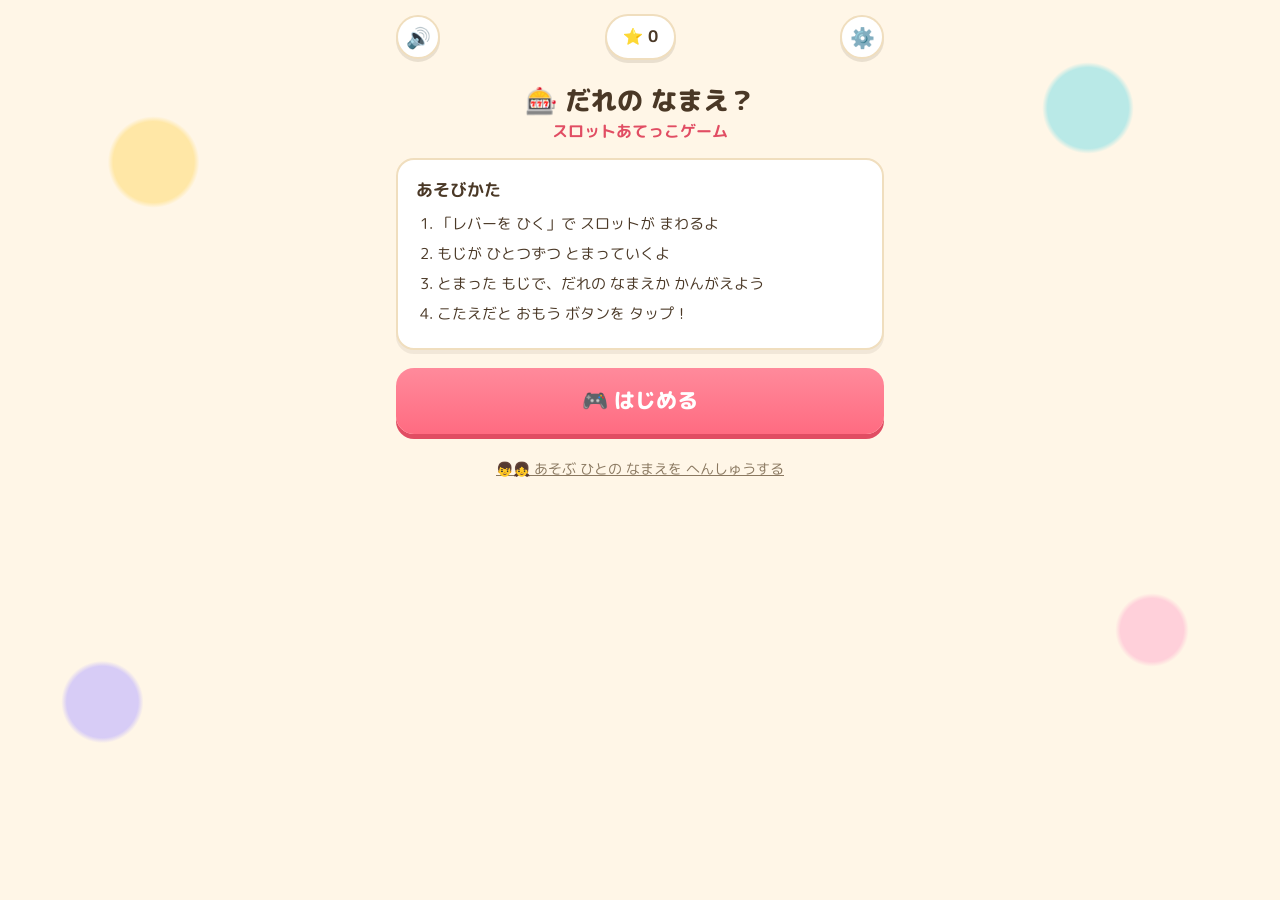
==== name-slot-game/index.html @ 8f278fba "Add name-slot-game: slot-machine word guessing game for kids Reels spin and stop letter by letter li" ====
<!DOCTYPE html>
<html lang="ja">
<head>
<meta charset="utf-8">
<meta name="viewport" content="width=device-width, initial-scale=1, viewport-fit=cover">
<title>だれのなまえ？スロットあてっこゲーム</title>
<meta name="description" content="ことばあそび用の、スロットマシンみたいに文字が回って止まる、なまえあてゲームです。">
<link rel="preconnect" href="https://fonts.googleapis.com">
<link rel="stylesheet" href="https://fonts.googleapis.com/css2?family=M+PLUS+Rounded+1c:wght@400;500;700;800&display=swap">
<style>
:root{
  box-sizing:border-box;
  padding-top:env(safe-area-inset-top,0px);
  padding-bottom:env(safe-area-inset-bottom,0px);
  --bg:#FFF6E7;
  --panel:#FFFFFF;
  --ink:#4A3826;
  --muted:#8A7860;
  --line:#F0DEBE;
  --focus:#2F7DDB;
  --pink:#FF6B81;
  --pink-dark:#E14D63;
  --teal:#3EC6C0;
  --teal-dark:#1FA39D;
  --yellow:#FFC93C;
  --yellow-dark:#E5A800;
  --purple:#9B7EDE;
  --purple-dark:#7C5BC4;
  --blue:#4FADE8;
  --green:#3EC77A;
  --green-dark:#249B57;
  --red:#F0576B;
}
*{box-sizing:border-box}
[hidden]{display:none !important}
html{scroll-padding-top:env(safe-area-inset-top,0px)}
body{
  margin:0;
  min-height:100vh;
  background:
    radial-gradient(circle at 12% 18%, #FFE7A6 0 3%, transparent 3.4%),
    radial-gradient(circle at 85% 12%, #B9E9E7 0 3%, transparent 3.4%),
    radial-gradient(circle at 90% 70%, #FFD0DA 0 2.4%, transparent 2.8%),
    radial-gradient(circle at 8% 78%, #D7CCF6 0 2.6%, transparent 3%),
    var(--bg);
  color:var(--ink);
  font-family:"M PLUS Rounded 1c","Hiragino Maru Gothic ProN","Yu Gothic",sans-serif;
  line-height:1.6;
}
button{font:inherit;color:inherit;border:none;background:none;cursor:pointer;-webkit-tap-highlight-color:transparent}
button:focus-visible,textarea:focus-visible{outline:3px solid var(--focus);outline-offset:2px}
.wrap{max-width:520px;margin:0 auto;padding:14px 16px 40px;position:relative}

.topbar{display:flex;align-items:center;justify-content:space-between;gap:8px;margin-bottom:6px}
.icon-btn{width:44px;height:44px;border-radius:50%;background:var(--panel);border:2px solid var(--line);font-size:20px;display:flex;align-items:center;justify-content:center;box-shadow:0 3px 0 rgba(74,56,38,.12)}
.icon-btn:active{transform:translateY(2px);box-shadow:none}
.star-badge{background:var(--panel);border:2px solid var(--line);border-radius:999px;padding:8px 16px;font-weight:700;font-size:16px;box-shadow:0 3px 0 rgba(74,56,38,.12)}

.screen{padding-top:6px}
.logo{font-weight:800;font-size:26px;text-align:center;margin:10px 0 16px;line-height:1.4}
.logo .sub{display:block;font-size:16px;font-weight:700;color:var(--pink-dark);margin-top:2px}

.panel{background:var(--panel);border:2px solid var(--line);border-radius:18px;padding:16px 18px;box-shadow:0 4px 0 rgba(74,56,38,.08)}
.howto h2{margin:0 0 8px;font-size:17px}
.howto ol{margin:0;padding-left:1.3em}
.howto li{margin:6px 0;font-size:15px}

.cta{
  display:flex;align-items:center;justify-content:center;gap:8px;
  width:100%;min-height:60px;margin-top:18px;
  background:linear-gradient(180deg,#FF8A9B,var(--pink));
  color:#fff;font-weight:800;font-size:19px;border-radius:18px;
  box-shadow:0 5px 0 var(--pink-dark);
}
.cta:active{transform:translateY(4px);box-shadow:0 1px 0 var(--pink-dark)}
.cta.big{font-size:21px;min-height:66px}
.cta[disabled]{opacity:.5;pointer-events:none}

.ghost-btn{
  width:100%;min-height:48px;margin-top:10px;background:var(--panel);
  border:2px solid var(--line);border-radius:14px;font-weight:700;font-size:15px;color:var(--muted);
}
.link-btn{display:block;width:100%;text-align:center;margin-top:16px;color:var(--muted);font-size:14px;text-decoration:underline;padding:8px}

.hud{display:flex;justify-content:space-between;align-items:center;margin:4px 0 14px;font-weight:700}
.hud .round{background:var(--purple);color:#fff;border-radius:999px;padding:6px 14px;font-size:14px}
.hud .score{color:var(--yellow-dark);font-size:16px}

.machine{
  background:linear-gradient(180deg,#5B4636,#3E2F24);
  border-radius:22px;padding:20px 14px 26px;position:relative;
  box-shadow:0 8px 0 rgba(0,0,0,.18), inset 0 -4px 0 rgba(0,0,0,.25);
}
.machine-lights{display:flex;justify-content:space-around;margin-bottom:14px;padding:0 4px}
.machine-lights span{width:9px;height:9px;border-radius:50%;background:var(--yellow);box-shadow:0 0 6px 2px rgba(255,201,60,.7);animation:blink 1s infinite}
.machine-lights span:nth-child(2n){animation-delay:.3s;background:var(--pink)}
.machine-lights span:nth-child(3n){animation-delay:.6s;background:var(--teal)}
@keyframes blink{0%,100%{opacity:.3}50%{opacity:1}}

.reels{display:flex;justify-content:center;gap:8px;flex-wrap:wrap;padding:10px 6px;background:#2A2019;border-radius:16px;box-shadow:inset 0 3px 8px rgba(0,0,0,.5)}
.reel{
  width:clamp(46px,15vw,68px);height:clamp(56px,18vw,80px);
  background:#fff;border-radius:12px;display:flex;align-items:center;justify-content:center;
  font-size:clamp(26px,8vw,38px);font-weight:800;position:relative;overflow:hidden;
  border-bottom:5px solid var(--line);
}
.reel:nth-child(4n+1){border-bottom-color:var(--pink)}
.reel:nth-child(4n+2){border-bottom-color:var(--teal)}
.reel:nth-child(4n+3){border-bottom-color:var(--yellow)}
.reel:nth-child(4n+4){border-bottom-color:var(--purple)}
.reel .letter{display:block;transition:filter .1s}
.reel.spinning .letter{filter:blur(3px);opacity:.75}
.reel.spinning{animation:jiggle .09s linear infinite}
@keyframes jiggle{0%{transform:translateY(0)}50%{transform:translateY(2px)}100%{transform:translateY(0)}}
.reel.landed{animation:pop .38s ease}
@keyframes pop{0%{transform:scale(1.35) rotate(-6deg)}55%{transform:scale(.9) rotate(3deg)}100%{transform:scale(1) rotate(0)}}

.lever-wrap{display:flex;justify-content:center;margin-top:18px}
.lever-btn{
  display:flex;flex-direction:column;align-items:center;gap:6px;
  background:linear-gradient(180deg,#FFD873,var(--yellow));
  color:#5C3A00;font-weight:800;font-size:18px;padding:14px 30px;border-radius:20px;
  box-shadow:0 5px 0 var(--yellow-dark);min-height:64px;min-width:220px;justify-content:center;
}
.lever-btn:active{transform:translateY(4px);box-shadow:0 1px 0 var(--yellow-dark)}
.lever-btn[disabled]{opacity:.45;pointer-events:none}

.prompt{text-align:center;font-weight:700;font-size:18px;margin:18px 0 10px;color:var(--purple-dark)}
.choices{display:grid;grid-template-columns:1fr 1fr;gap:10px}
.choice-btn{
  min-height:56px;background:var(--panel);border:3px solid var(--line);border-radius:16px;
  font-weight:800;font-size:19px;box-shadow:0 4px 0 rgba(74,56,38,.1);
}
.choice-btn:active{transform:translateY(3px);box-shadow:none}
.choice-btn.correct{background:var(--green);border-color:var(--green-dark);color:#fff}
.choice-btn.wrong{background:#FFE1E5;border-color:var(--red);color:var(--red);animation:shake .35s}
.choice-btn.faded{opacity:.35;pointer-events:none}
@keyframes shake{0%,100%{transform:translateX(0)}25%{transform:translateX(-6px)}75%{transform:translateX(6px)}}

.feedback{text-align:center;font-weight:800;font-size:19px;min-height:30px;margin-top:14px}
.feedback.ok{color:var(--green-dark)}
.feedback.ng{color:var(--pink-dark)}

.settings h2{font-size:18px;margin:6px 0 4px}
.hint{color:var(--muted);font-size:13.5px;margin:0 0 10px}
textarea#nameInput{
  width:100%;min-height:220px;padding:12px;border-radius:14px;border:2px solid var(--line);
  font-size:16px;font-family:inherit;resize:vertical;background:var(--panel);color:var(--ink);
}
.row{display:flex;gap:10px;margin-top:10px}
.row .cta{margin-top:0}
.row .ghost-btn{margin-top:0}

.confetti-layer{position:fixed;inset:0;pointer-events:none;overflow:hidden;z-index:50}
.confetti-piece{position:absolute;top:38%;left:50%;font-size:22px;animation:confetti-fall 1.1s ease-out forwards}
@keyframes confetti-fall{
  0%{transform:translate(0,0) rotate(0deg) scale(1);opacity:1}
  100%{transform:translate(var(--dx),260px) rotate(var(--rot)) scale(.7);opacity:0}
}

@media (max-width:360px){
  .logo{font-size:22px}
  .choices{grid-template-columns:1fr}
}
</style>
</head>
<body>

<div class="wrap">

  <header class="topbar">
    <button id="btnSound" class="icon-btn" aria-label="おとの オン・オフ" title="おとの オン・オフ">🔊</button>
    <div class="star-badge">⭐ <span id="starTop">0</span></div>
    <button id="btnSettings" class="icon-btn" aria-label="なまえリストの せってい" title="せってい">⚙️</button>
  </header>

  <section id="screen-title" class="screen">
    <h1 class="logo">🎰 だれの なまえ？<span class="sub">スロットあてっこゲーム</span></h1>
    <div class="panel howto">
      <h2>あそびかた</h2>
      <ol>
        <li>「レバーを ひく」で スロットが まわるよ</li>
        <li>もじが ひとつずつ とまっていくよ</li>
        <li>とまった もじで、だれの なまえか かんがえよう</li>
        <li>こたえだと おもう ボタンを タップ！</li>
      </ol>
    </div>
    <button id="btnStart" class="cta big">🎮 はじめる</button>
    <button id="btnOpenSettingsFromTitle" class="link-btn">👦👧 あそぶ ひとの なまえを へんしゅうする</button>
  </section>

  <section id="screen-game" class="screen" hidden>
    <div class="hud">
      <span class="round" id="roundLabel">1もんめ</span>
      <span class="score">⭐ <span id="starGame">0</span></span>
    </div>

    <div class="machine">
      <div class="machine-lights" aria-hidden="true"><span></span><span></span><span></span><span></span><span></span></div>
      <div id="reels" class="reels"></div>
    </div>

    <div class="lever-wrap">
      <button id="btnLever" class="lever-btn">🎰 レバーを ひく！</button>
    </div>

    <p id="prompt" class="prompt" hidden>だれの なまえかな？</p>
    <div id="choices" class="choices" hidden></div>
    <p id="feedback" class="feedback" aria-live="polite"></p>
    <button id="btnNext" class="cta" hidden>▶ つぎの もんだい</button>
    <button id="btnBackTitle" class="link-btn">🏠 タイトルへ もどる</button>
  </section>

  <section id="screen-settings" class="screen" hidden>
    <h2>なまえリストの へんしゅう</h2>
    <p class="hint">1ぎょうに ひとつずつ、ひらがな・カタカナで なまえを にゅうりょくしてね（さいてい 4にん ひつよう）。おともだちや かぞくの なまえに かえて あそべるよ。</p>
    <textarea id="nameInput" spellcheck="false"></textarea>
    <div class="row">
      <button id="btnSaveNames" class="cta">💾 ほぞんする</button>
    </div>
    <button id="btnResetNames" class="ghost-btn">はじめの リストに もどす</button>
    <button id="btnCloseSettings" class="link-btn">◀ もどる</button>
  </section>

</div>

<div id="confettiLayer" class="confetti-layer" aria-hidden="true"></div>

<script>
(function(){
  "use strict";

  var STORAGE_KEY = "nameSlotGame.names.v1";
  var MUTE_KEY = "nameSlotGame.muted.v1";
  var DEFAULT_NAMES = ["れん","ゆい","そら","みお","はると","さくら","ひなた","あおい","ゆうと","いつき","めい","こはる","りく","あかり","たいが","のあ"];
  var LETTER_POOL = "あいうえおかきくけこさしすせそたちつてとなにぬねのはひふへほまみむめもやゆよらりるれろわをんがぎぐげござじずぜぞだぢづでどばびぶべぼぱぴぷぺぽ".split("");

  var els = {};
  ["btnSound","btnSettings","screen-title","btnStart","btnOpenSettingsFromTitle",
   "screen-game","roundLabel","starGame","starTop","reels","btnLever","prompt",
   "choices","feedback","btnNext","btnBackTitle",
   "screen-settings","nameInput","btnSaveNames","btnResetNames","btnCloseSettings",
   "confettiLayer"].forEach(function(id){ els[id] = document.getElementById(id); });

  var state = {
    names: loadNames(),
    muted: loadMuted(),
    score: 0,
    round: 0,
    lastTarget: null,
    target: "",
    spinning: false,
    reelTimers: [],
    answered: false
  };

  updateSoundIcon();
  updateStars();

  function loadNames(){
    try{
      var raw = localStorage.getItem(STORAGE_KEY);
      if(raw){
        var arr = JSON.parse(raw);
        if(Array.isArray(arr) && arr.length >= 4) return arr;
      }
    }catch(e){}
    return DEFAULT_NAMES.slice();
  }
  function saveNames(arr){
    try{ localStorage.setItem(STORAGE_KEY, JSON.stringify(arr)); }catch(e){}
  }
  function loadMuted(){
    try{ return localStorage.getItem(MUTE_KEY) === "1"; }catch(e){ return false; }
  }
  function saveMuted(v){
    try{ localStorage.setItem(MUTE_KEY, v ? "1" : "0"); }catch(e){}
  }

  function showScreen(name){
    ["screen-title","screen-game","screen-settings"].forEach(function(id){
      els[id].hidden = (id !== name);
    });
  }

  // ---------- audio ----------
  var audioCtx = null;
  function ensureAudio(){
    if(state.muted) return null;
    try{
      if(!audioCtx){
        var Ctx = window.AudioContext || window.webkitAudioContext;
        audioCtx = new Ctx();
      }
      if(audioCtx.state === "suspended") audioCtx.resume();
      return audioCtx;
    }catch(e){ return null; }
  }
  function beep(freq, dur, delay, type, vol){
    var ctx = ensureAudio();
    if(!ctx) return;
    try{
      var t0 = ctx.currentTime + (delay || 0);
      var osc = ctx.createOscillator();
      var gain = ctx.createGain();
      osc.type = type || "sine";
      osc.frequency.setValueAtTime(freq, t0);
      gain.gain.setValueAtTime(0, t0);
      gain.gain.linearRampToValueAtTime(vol == null ? 0.16 : vol, t0 + 0.02);
      gain.gain.exponentialRampToValueAtTime(0.001, t0 + dur);
      osc.connect(gain).connect(ctx.destination);
      osc.start(t0);
      osc.stop(t0 + dur + 0.02);
    }catch(e){}
  }
  function sndStart(){ beep(440,.12,0,"triangle"); beep(660,.14,.09,"triangle"); }
  function sndTick(){ beep(880,.08,0,"square",.12); }
  function sndCorrect(){ beep(523,.14,0,"sine"); beep(659,.14,.12,"sine"); beep(784,.22,.24,"sine"); }
  function sndWrong(){ beep(220,.18,0,"sawtooth",.12); beep(180,.22,.1,"sawtooth",.1); }

  function updateSoundIcon(){
    els.btnSound.textContent = state.muted ? "🔇" : "🔊";
  }

  els.btnSound.addEventListener("click", function(){
    state.muted = !state.muted;
    saveMuted(state.muted);
    updateSoundIcon();
    if(!state.muted) ensureAudio();
  });

  // ---------- settings ----------
  function openSettings(){
    els.nameInput.value = state.names.join("\n");
    showScreen("screen-settings");
  }
  els.btnSettings.addEventListener("click", openSettings);
  els.btnOpenSettingsFromTitle.addEventListener("click", openSettings);
  els.btnCloseSettings.addEventListener("click", function(){
    showScreen(state.round > 0 ? "screen-game" : "screen-title");
  });
  els.btnSaveNames.addEventListener("click", function(){
    var lines = els.nameInput.value.split("\n").map(function(s){ return s.trim(); }).filter(Boolean);
    var uniq = [];
    lines.forEach(function(n){ if(uniq.indexOf(n) === -1) uniq.push(n); });
    if(uniq.length < 4){
      els.feedback.textContent = "";
      alert("なまえは 4にん いじょう にゅうりょくしてね！");
      return;
    }
    state.names = uniq;
    saveNames(uniq);
    showScreen(state.round > 0 ? "screen-game" : "screen-title");
  });
  els.btnResetNames.addEventListener("click", function(){
    els.nameInput.value = DEFAULT_NAMES.join("\n");
  });

  // ---------- title / navigation ----------
  els.btnStart.addEventListener("click", function(){
    ensureAudio();
    state.round = 0;
    state.score = 0;
    updateStars();
    showScreen("screen-game");
    nextRound();
  });
  els.btnBackTitle.addEventListener("click", function(){
    clearReelTimers();
    showScreen("screen-title");
  });

  // ---------- game flow ----------
  function updateStars(){
    els.starGame.textContent = state.score;
    els.starTop.textContent = state.score;
  }

  function pickTarget(){
    var pool = state.names;
    var pick;
    do{
      pick = pool[Math.floor(Math.random() * pool.length)];
    }while(pool.length > 1 && pick === state.lastTarget);
    state.lastTarget = pick;
    return pick;
  }

  function buildReels(word){
    els.reels.innerHTML = "";
    var reelEls = [];
    for(var i = 0; i < word.length; i++){
      var reel = document.createElement("div");
      reel.className = "reel";
      var letter = document.createElement("span");
      letter.className = "letter";
      letter.textContent = "?";
      reel.appendChild(letter);
      els.reels.appendChild(reel);
      reelEls.push(reel);
    }
    return reelEls;
  }

  function clearReelTimers(){
    state.reelTimers.forEach(function(t){ clearInterval(t); clearTimeout(t); });
    state.reelTimers = [];
  }

  function nextRound(){
    clearReelTimers();
    state.answered = false;
    state.spinning = false;
    state.round += 1;
    state.target = pickTarget();
    els.roundLabel.textContent = state.round + "もんめ";
    buildReels(state.target);
    els.prompt.hidden = true;
    els.choices.hidden = true;
    els.choices.innerHTML = "";
    els.feedback.textContent = "";
    els.feedback.className = "feedback";
    els.btnNext.hidden = true;
    els.btnLever.hidden = false;
    els.btnLever.removeAttribute("disabled");
  }

  els.btnLever.addEventListener("click", function(){
    if(state.spinning) return;
    startSpin();
  });

  function startSpin(){
    state.spinning = true;
    els.btnLever.setAttribute("disabled", "disabled");
    ensureAudio();
    sndStart();

    var reelEls = Array.prototype.slice.call(els.reels.children);
    var word = state.target;

    reelEls.forEach(function(reel){
      reel.classList.add("spinning");
      reel.classList.remove("landed");
      var letterEl = reel.querySelector(".letter");
      var interval = setInterval(function(){
        letterEl.textContent = LETTER_POOL[Math.floor(Math.random() * LETTER_POOL.length)];
      }, 55);
      state.reelTimers.push(interval);
      reel._spinInterval = interval;
    });

    reelEls.forEach(function(reel, i){
      var stopAt = 700 + i * 480;
      var timeout = setTimeout(function(){
        clearInterval(reel._spinInterval);
        reel.classList.remove("spinning");
        var letterEl = reel.querySelector(".letter");
        letterEl.textContent = word[i];
        reel.classList.add("landed");
        sndTick();
        if(i === reelEls.length - 1){
          setTimeout(function(){
            state.spinning = false;
            revealChoices();
          }, 420);
        }
      }, stopAt);
      state.reelTimers.push(timeout);
    });
  }

  function shuffle(arr){
    var a = arr.slice();
    for(var i = a.length - 1; i > 0; i--){
      var j = Math.floor(Math.random() * (i + 1));
      var tmp = a[i]; a[i] = a[j]; a[j] = tmp;
    }
    return a;
  }

  function revealChoices(){
    var others = state.names.filter(function(n){ return n !== state.target; });
    var distractors = shuffle(others).slice(0, Math.min(3, others.length));
    var options = shuffle([state.target].concat(distractors));

    els.choices.innerHTML = "";
    options.forEach(function(name){
      var btn = document.createElement("button");
      btn.className = "choice-btn";
      btn.textContent = name;
      btn.addEventListener("click", function(){ handleChoice(btn, name); });
      els.choices.appendChild(btn);
    });

    els.prompt.hidden = false;
    els.choices.hidden = false;
    els.btnLever.hidden = true;
  }

  function handleChoice(btn, name){
    if(state.answered) return;
    if(name === state.target){
      state.answered = true;
      btn.classList.add("correct");
      state.score += 1;
      updateStars();
      sndCorrect();
      burstConfetti();
      els.feedback.className = "feedback ok";
      els.feedback.textContent = pickOne(["せいかい！やったね！🎉","すごい！だいせいかい！✨","ぴんぽーん！せいかい！🌟"]);
      Array.prototype.forEach.call(els.choices.children, function(b){
        if(b !== btn) b.classList.add("faded");
      });
      els.btnNext.hidden = false;
    }else{
      btn.classList.add("wrong");
      btn.classList.add("faded");
      sndWrong();
      els.feedback.className = "feedback ng";
      els.feedback.textContent = pickOne(["おしい！もういちど かんがえてみよう","ちがうみたい、ほかの こたえは？","にゃんと！もう いっかい トライ！"]);
      setTimeout(function(){ btn.classList.remove("wrong"); }, 400);
    }
  }

  function pickOne(arr){ return arr[Math.floor(Math.random() * arr.length)]; }

  els.btnNext.addEventListener("click", nextRound);

  function burstConfetti(){
    var emojis = ["⭐","🎉","✨","🌟","🎈"];
    var colors = ["#FF6B81","#3EC6C0","#FFC93C","#9B7EDE","#4FADE8"];
    for(var i = 0; i < 22; i++){
      var piece = document.createElement("span");
      piece.className = "confetti-piece";
      piece.textContent = emojis[Math.floor(Math.random() * emojis.length)];
      piece.style.color = colors[Math.floor(Math.random() * colors.length)];
      var dx = (Math.random() * 240 - 120) + "px";
      var rot = (Math.random() * 480 - 240) + "deg";
      piece.style.setProperty("--dx", dx);
      piece.style.setProperty("--rot", rot);
      piece.style.left = (40 + Math.random() * 20) + "%";
      piece.style.animationDelay = (Math.random() * 0.15) + "s";
      els.confettiLayer.appendChild(piece);
      (function(p){
        setTimeout(function(){ p.remove(); }, 1500);
      })(piece);
    }
  }

  showScreen("screen-title");
})();
</script>
</body>
</html>
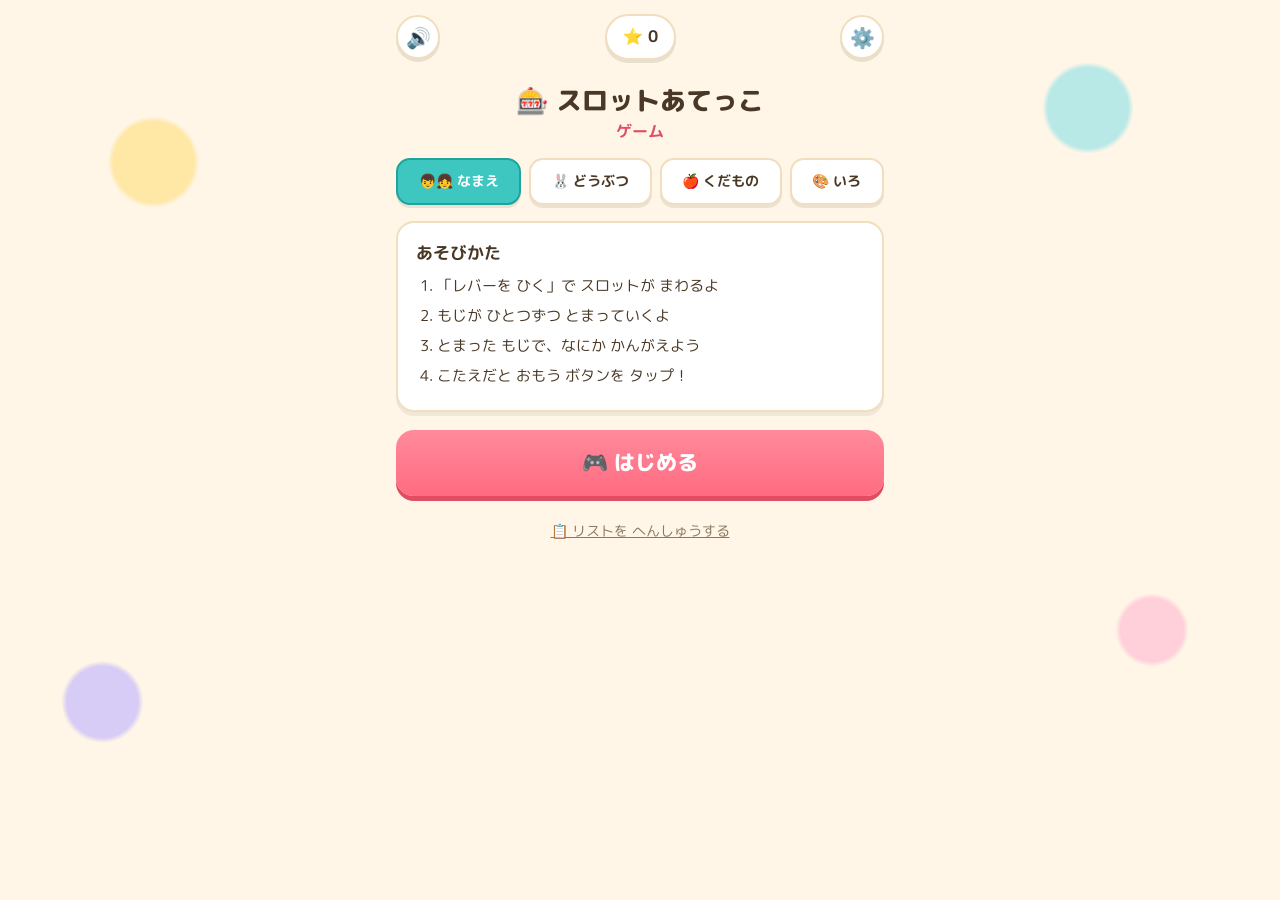
==== commit df0ea734: "Add read-aloud and category switching to name-slot-game - Speak each landed letter and the completed" ====
--- a/name-slot-game/index.html
+++ b/name-slot-game/index.html
@@ -60,6 +60,11 @@
 .logo{font-weight:800;font-size:26px;text-align:center;margin:10px 0 16px;line-height:1.4}
 .logo .sub{display:block;font-size:16px;font-weight:700;color:var(--pink-dark);margin-top:2px}
 
+.cat-picker{display:flex;gap:8px;flex-wrap:wrap;justify-content:center;margin:0 0 16px}
+.cat-btn{flex:1 1 auto;min-width:84px;min-height:44px;padding:10px 10px;border-radius:14px;background:var(--panel);border:2px solid var(--line);font-weight:700;font-size:14px;box-shadow:0 3px 0 rgba(74,56,38,.1)}
+.cat-btn:active{transform:translateY(2px);box-shadow:none}
+.cat-btn.active{background:var(--teal);border-color:var(--teal-dark);color:#fff}
+
 .panel{background:var(--panel);border:2px solid var(--line);border-radius:18px;padding:16px 18px;box-shadow:0 4px 0 rgba(74,56,38,.08)}
 .howto h2{margin:0 0 8px;font-size:17px}
 .howto ol{margin:0;padding-left:1.3em}
@@ -114,6 +119,16 @@
 @keyframes jiggle{0%{transform:translateY(0)}50%{transform:translateY(2px)}100%{transform:translateY(0)}}
 .reel.landed{animation:pop .38s ease}
 @keyframes pop{0%{transform:scale(1.35) rotate(-6deg)}55%{transform:scale(.9) rotate(3deg)}100%{transform:scale(1) rotate(0)}}
+.reel.tricky{box-shadow:inset 0 0 0 3px var(--yellow-dark),0 0 12px 2px rgba(255,201,60,.65);perspective:200px}
+.reel .hint-badge{position:absolute;top:-12px;right:-8px;font-size:16px;animation:badgePulse .6s infinite;filter:drop-shadow(0 1px 1px rgba(0,0,0,.35))}
+@keyframes badgePulse{0%,100%{transform:scale(1)}50%{transform:scale(1.3)}}
+.reel.flip .letter{animation:flipStep .16s ease}
+@keyframes flipStep{0%{transform:rotateX(80deg);opacity:.25}100%{transform:rotateX(0deg);opacity:1}}
+.tricky-banner{
+  text-align:center;font-weight:800;font-size:13.5px;color:var(--purple-dark);
+  background:#FDF3D8;border:2px dashed var(--yellow-dark);border-radius:14px;
+  padding:8px 10px;margin:0 0 10px;
+}
 
 .lever-wrap{display:flex;justify-content:center;margin-top:18px}
 .lever-btn{
@@ -125,7 +140,9 @@
 .lever-btn:active{transform:translateY(4px);box-shadow:0 1px 0 var(--yellow-dark)}
 .lever-btn[disabled]{opacity:.45;pointer-events:none}
 
-.prompt{text-align:center;font-weight:700;font-size:18px;margin:18px 0 10px;color:var(--purple-dark)}
+.prompt-row{display:flex;align-items:center;justify-content:center;gap:8px;margin:18px 0 10px}
+.prompt{text-align:center;font-weight:700;font-size:18px;margin:0;color:var(--purple-dark)}
+.icon-btn.small{width:36px;height:36px;font-size:15px;flex:0 0 auto}
 .choices{display:grid;grid-template-columns:1fr 1fr;gap:10px}
 .choice-btn{
   min-height:56px;background:var(--panel);border:3px solid var(--line);border-radius:16px;
@@ -175,18 +192,19 @@
   </header>
 
   <section id="screen-title" class="screen">
-    <h1 class="logo">🎰 だれの なまえ？<span class="sub">スロットあてっこゲーム</span></h1>
+    <h1 class="logo">🎰 スロットあてっこ<span class="sub">ゲーム</span></h1>
+    <div id="catPicker" class="cat-picker" role="group" aria-label="あそぶ カテゴリ"></div>
     <div class="panel howto">
       <h2>あそびかた</h2>
       <ol>
         <li>「レバーを ひく」で スロットが まわるよ</li>
         <li>もじが ひとつずつ とまっていくよ</li>
-        <li>とまった もじで、だれの なまえか かんがえよう</li>
+        <li>とまった もじで、なにか かんがえよう</li>
         <li>こたえだと おもう ボタンを タップ！</li>
       </ol>
     </div>
     <button id="btnStart" class="cta big">🎮 はじめる</button>
-    <button id="btnOpenSettingsFromTitle" class="link-btn">👦👧 あそぶ ひとの なまえを へんしゅうする</button>
+    <button id="btnOpenSettingsFromTitle" class="link-btn">📋 リストを へんしゅうする</button>
   </section>
 
   <section id="screen-game" class="screen" hidden>
@@ -195,6 +213,7 @@
       <span class="score">⭐ <span id="starGame">0</span></span>
     </div>
 
+    <p id="trickyBanner" class="tricky-banner" hidden>🔍 にている もじに ちゅうい！さいごまで よくみてね</p>
     <div class="machine">
       <div class="machine-lights" aria-hidden="true"><span></span><span></span><span></span><span></span><span></span></div>
       <div id="reels" class="reels"></div>
@@ -204,7 +223,10 @@
       <button id="btnLever" class="lever-btn">🎰 レバーを ひく！</button>
     </div>
 
-    <p id="prompt" class="prompt" hidden>だれの なまえかな？</p>
+    <div id="promptRow" class="prompt-row" hidden>
+      <p id="prompt" class="prompt"></p>
+      <button id="btnHearWord" class="icon-btn small" aria-label="もういちど きく" title="もういちど きく">🔊</button>
+    </div>
     <div id="choices" class="choices" hidden></div>
     <p id="feedback" class="feedback" aria-live="polite"></p>
     <button id="btnNext" class="cta" hidden>▶ つぎの もんだい</button>
@@ -212,8 +234,8 @@
   </section>
 
   <section id="screen-settings" class="screen" hidden>
-    <h2>なまえリストの へんしゅう</h2>
-    <p class="hint">1ぎょうに ひとつずつ、ひらがな・カタカナで なまえを にゅうりょくしてね（さいてい 4にん ひつよう）。おともだちや かぞくの なまえに かえて あそべるよ。</p>
+    <h2><span id="settingsCatLabel">なまえ</span> リストの へんしゅう</h2>
+    <p class="hint">1ぎょうに ひとつずつ、ひらがなで ことばを にゅうりょくしてね（さいてい 4こ ひつよう）。じぶんの クラスや かぞくに あわせて じゆうに かえて あそべるよ。</p>
     <textarea id="nameInput" spellcheck="false"></textarea>
     <div class="row">
       <button id="btnSaveNames" class="cta">💾 ほぞんする</button>
@@ -230,20 +252,68 @@
 (function(){
   "use strict";
 
-  var STORAGE_KEY = "nameSlotGame.names.v1";
+  var LEGACY_STORAGE_KEY = "nameSlotGame.names.v1";
+  var WORDS_KEY_PREFIX = "nameSlotGame.words.v1.";
+  var CATEGORY_KEY = "nameSlotGame.category.v1";
   var MUTE_KEY = "nameSlotGame.muted.v1";
-  var DEFAULT_NAMES = ["れん","ゆい","そら","みお","はると","さくら","ひなた","あおい","ゆうと","いつき","めい","こはる","りく","あかり","たいが","のあ"];
+  var CATEGORIES = {
+    name: {
+      label: "なまえ",
+      chip: "👦👧 なまえ",
+      prompt: "だれの なまえかな？",
+      defaultWords: ["れん","ゆい","そら","みお","はると","さくら","ひなた","あおい","ゆうと","いつき","めい","こはる","りく","あかり","たいが","のあ"]
+    },
+    animal: {
+      label: "どうぶつ",
+      chip: "🐰 どうぶつ",
+      prompt: "なんの どうぶつかな？",
+      defaultWords: ["いぬ","ねこ","うさぎ","ぞう","きりん","ぱんだ","くま","らいおん","さる","とら","ひつじ","うま","ぶた","かえる","ぺんぎん","かば"]
+    },
+    fruit: {
+      label: "くだもの",
+      chip: "🍎 くだもの",
+      prompt: "なんの くだものかな？",
+      defaultWords: ["りんご","ばなな","みかん","いちご","ぶどう","もも","すいか","めろん","なし","かき","さくらんぼ","れもん","びわ","くり"]
+    },
+    color: {
+      label: "いろ",
+      chip: "🎨 いろ",
+      prompt: "なにいろ かな？",
+      defaultWords: ["あか","あお","きいろ","みどり","むらさき","ぴんく","くろ","しろ","ちゃいろ","みずいろ","きんいろ","ぎんいろ"]
+    }
+  };
   var LETTER_POOL = "あいうえおかきくけこさしすせそたちつてとなにぬねのはひふへほまみむめもやゆよらりるれろわをんがぎぐげござじずぜぞだぢづでどばびぶべぼぱぴぷぺぽ".split("");
+  var CONFUSABLE_GROUPS = [
+    ["る","ろ"],
+    ["わ","ね","れ"],
+    ["ぬ","め"],
+    ["は","ほ"],
+    ["さ","ち"],
+    ["し","つ"],
+    ["い","り"],
+    ["く","へ"],
+    ["な","た"],
+    ["ま","も"],
+    ["ん","そ"],
+    ["お","あ"]
+  ];
+  function findConfusableGroup(ch){
+    for(var i = 0; i < CONFUSABLE_GROUPS.length; i++){
+      if(CONFUSABLE_GROUPS[i].indexOf(ch) !== -1) return CONFUSABLE_GROUPS[i];
+    }
+    return null;
+  }
 
   var els = {};
-  ["btnSound","btnSettings","screen-title","btnStart","btnOpenSettingsFromTitle",
-   "screen-game","roundLabel","starGame","starTop","reels","btnLever","prompt",
+  ["btnSound","btnSettings","screen-title","btnStart","btnOpenSettingsFromTitle","catPicker",
+   "screen-game","roundLabel","starGame","starTop","reels","trickyBanner","btnLever",
+   "promptRow","prompt","btnHearWord",
    "choices","feedback","btnNext","btnBackTitle",
-   "screen-settings","nameInput","btnSaveNames","btnResetNames","btnCloseSettings",
+   "screen-settings","settingsCatLabel","nameInput","btnSaveNames","btnResetNames","btnCloseSettings",
    "confettiLayer"].forEach(function(id){ els[id] = document.getElementById(id); });
 
   var state = {
-    names: loadNames(),
+    category: loadCategory(),
     muted: loadMuted(),
     score: 0,
     round: 0,
@@ -251,30 +321,72 @@
     target: "",
     spinning: false,
     reelTimers: [],
-    answered: false
+    answered: false,
+    landedCount: 0,
+    trickyIndex: -1
   };
+  state.names = loadWords(state.category);
 
   updateSoundIcon();
   updateStars();
-
-  function loadNames(){
+  renderCategoryPicker();
+
+  function loadCategory(){
     try{
-      var raw = localStorage.getItem(STORAGE_KEY);
+      var c = localStorage.getItem(CATEGORY_KEY);
+      if(c && CATEGORIES[c]) return c;
+    }catch(e){}
+    return "name";
+  }
+  function saveCategory(c){
+    try{ localStorage.setItem(CATEGORY_KEY, c); }catch(e){}
+  }
+  function loadWords(category){
+    try{
+      var raw = localStorage.getItem(WORDS_KEY_PREFIX + category);
       if(raw){
         var arr = JSON.parse(raw);
         if(Array.isArray(arr) && arr.length >= 4) return arr;
       }
+      if(category === "name"){
+        var legacy = localStorage.getItem(LEGACY_STORAGE_KEY);
+        if(legacy){
+          var larr = JSON.parse(legacy);
+          if(Array.isArray(larr) && larr.length >= 4) return larr;
+        }
+      }
     }catch(e){}
-    return DEFAULT_NAMES.slice();
-  }
-  function saveNames(arr){
-    try{ localStorage.setItem(STORAGE_KEY, JSON.stringify(arr)); }catch(e){}
+    return CATEGORIES[category].defaultWords.slice();
+  }
+  function saveWords(category, arr){
+    try{ localStorage.setItem(WORDS_KEY_PREFIX + category, JSON.stringify(arr)); }catch(e){}
   }
   function loadMuted(){
     try{ return localStorage.getItem(MUTE_KEY) === "1"; }catch(e){ return false; }
   }
   function saveMuted(v){
     try{ localStorage.setItem(MUTE_KEY, v ? "1" : "0"); }catch(e){}
+  }
+
+  function renderCategoryPicker(){
+    els.catPicker.innerHTML = "";
+    Object.keys(CATEGORIES).forEach(function(key){
+      var btn = document.createElement("button");
+      btn.type = "button";
+      btn.className = "cat-btn" + (key === state.category ? " active" : "");
+      btn.textContent = CATEGORIES[key].chip;
+      btn.addEventListener("click", function(){ selectCategory(key); });
+      els.catPicker.appendChild(btn);
+    });
+  }
+
+  function selectCategory(key){
+    if(key === state.category) return;
+    state.category = key;
+    saveCategory(key);
+    state.names = loadWords(key);
+    state.lastTarget = null;
+    renderCategoryPicker();
   }
 
   function showScreen(name){
@@ -317,6 +429,22 @@
   function sndTick(){ beep(880,.08,0,"square",.12); }
   function sndCorrect(){ beep(523,.14,0,"sine"); beep(659,.14,.12,"sine"); beep(784,.22,.24,"sine"); }
   function sndWrong(){ beep(220,.18,0,"sawtooth",.12); beep(180,.22,.1,"sawtooth",.1); }
+  function sndSuspense(step){ beep(300 + step * 35, .09, 0, "triangle", .1); }
+
+  function speak(text, rate, pitch){
+    if(state.muted) return;
+    if(!("speechSynthesis" in window)) return;
+    try{
+      var u = new SpeechSynthesisUtterance(text);
+      u.lang = "ja-JP";
+      u.rate = rate || 0.9;
+      u.pitch = pitch || 1.15;
+      window.speechSynthesis.speak(u);
+    }catch(e){}
+  }
+  function stopSpeaking(){
+    try{ if("speechSynthesis" in window) window.speechSynthesis.cancel(); }catch(e){}
+  }
 
   function updateSoundIcon(){
     els.btnSound.textContent = state.muted ? "🔇" : "🔊";
@@ -326,11 +454,20 @@
     state.muted = !state.muted;
     saveMuted(state.muted);
     updateSoundIcon();
-    if(!state.muted) ensureAudio();
+    if(state.muted){
+      stopSpeaking();
+    }else{
+      ensureAudio();
+    }
+  });
+
+  els.btnHearWord.addEventListener("click", function(){
+    if(state.target) speak(state.target, 0.9, 1.05);
   });
 
   // ---------- settings ----------
   function openSettings(){
+    els.settingsCatLabel.textContent = CATEGORIES[state.category].label;
     els.nameInput.value = state.names.join("\n");
     showScreen("screen-settings");
   }
@@ -344,16 +481,15 @@
     var uniq = [];
     lines.forEach(function(n){ if(uniq.indexOf(n) === -1) uniq.push(n); });
     if(uniq.length < 4){
-      els.feedback.textContent = "";
-      alert("なまえは 4にん いじょう にゅうりょくしてね！");
+      alert("ことばは 4こ いじょう にゅうりょくしてね！");
       return;
     }
     state.names = uniq;
-    saveNames(uniq);
+    saveWords(state.category, uniq);
     showScreen(state.round > 0 ? "screen-game" : "screen-title");
   });
   els.btnResetNames.addEventListener("click", function(){
-    els.nameInput.value = DEFAULT_NAMES.join("\n");
+    els.nameInput.value = CATEGORIES[state.category].defaultWords.join("\n");
   });
 
   // ---------- title / navigation ----------
@@ -367,6 +503,7 @@
   });
   els.btnBackTitle.addEventListener("click", function(){
     clearReelTimers();
+    stopSpeaking();
     showScreen("screen-title");
   });
 
@@ -409,13 +546,23 @@
 
   function nextRound(){
     clearReelTimers();
+    stopSpeaking();
     state.answered = false;
     state.spinning = false;
     state.round += 1;
     state.target = pickTarget();
     els.roundLabel.textContent = state.round + "もんめ";
+    els.prompt.textContent = CATEGORIES[state.category].prompt;
     buildReels(state.target);
-    els.prompt.hidden = true;
+    var trickyCandidates = [];
+    state.target.split("").forEach(function(ch, idx){
+      if(findConfusableGroup(ch)) trickyCandidates.push(idx);
+    });
+    state.trickyIndex = trickyCandidates.length
+      ? trickyCandidates[Math.floor(Math.random() * trickyCandidates.length)]
+      : -1;
+    els.trickyBanner.hidden = (state.trickyIndex === -1);
+    els.promptRow.hidden = true;
     els.choices.hidden = true;
     els.choices.innerHTML = "";
     els.feedback.textContent = "";
@@ -432,8 +579,10 @@
 
   function startSpin(){
     state.spinning = true;
+    state.landedCount = 0;
     els.btnLever.setAttribute("disabled", "disabled");
     ensureAudio();
+    stopSpeaking();
     sndStart();
 
     var reelEls = Array.prototype.slice.call(els.reels.children);
@@ -452,22 +601,79 @@
 
     reelEls.forEach(function(reel, i){
       var stopAt = 700 + i * 480;
+      var correctChar = word[i];
+      var group = (i === state.trickyIndex) ? findConfusableGroup(correctChar) : null;
       var timeout = setTimeout(function(){
         clearInterval(reel._spinInterval);
         reel.classList.remove("spinning");
-        var letterEl = reel.querySelector(".letter");
-        letterEl.textContent = word[i];
-        reel.classList.add("landed");
-        sndTick();
-        if(i === reelEls.length - 1){
-          setTimeout(function(){
-            state.spinning = false;
-            revealChoices();
-          }, 420);
+        if(group){
+          runTrickyFinish(reel, group, correctChar, reelEls.length);
+        }else{
+          landReel(reel, correctChar, reelEls.length);
         }
       }, stopAt);
       state.reelTimers.push(timeout);
     });
+  }
+
+  function addHintBadge(reel){
+    var badge = document.createElement("span");
+    badge.className = "hint-badge";
+    badge.textContent = "🔍";
+    reel.appendChild(badge);
+  }
+  function removeHintBadge(reel){
+    var b = reel.querySelector(".hint-badge");
+    if(b) b.remove();
+  }
+
+  function landReel(reel, correctChar, total){
+    var letterEl = reel.querySelector(".letter");
+    letterEl.textContent = correctChar;
+    reel.classList.remove("tricky", "flip");
+    removeHintBadge(reel);
+    reel.classList.add("landed");
+    sndTick();
+    speak(correctChar, 0.85, 1.25);
+    state.landedCount += 1;
+    if(state.landedCount === total){
+      var t = setTimeout(function(){
+        state.spinning = false;
+        revealChoices();
+      }, 420);
+      state.reelTimers.push(t);
+    }
+  }
+
+  // 「る/ろ」のような形の似た文字は、最後の瞬間までゆっくり交互に見せて
+  // 「最後までしっかり見て選ぶ」注意力を育てる演出にする
+  function runTrickyFinish(reel, group, correctChar, total){
+    reel.classList.add("tricky");
+    addHintBadge(reel);
+    var letterEl = reel.querySelector(".letter");
+    var steps = [];
+    for(var k = 0; k < 4; k++){
+      steps.push(group[Math.floor(Math.random() * group.length)]);
+    }
+    steps.push(correctChar);
+    var delays = [80, 130, 190, 270, 380];
+    var idx = 0;
+    function step(){
+      if(idx < steps.length){
+        letterEl.textContent = steps[idx];
+        reel.classList.remove("flip");
+        void reel.offsetWidth;
+        reel.classList.add("flip");
+        sndSuspense(idx);
+        var d = delays[Math.min(idx, delays.length - 1)];
+        idx++;
+        var t = setTimeout(step, d);
+        state.reelTimers.push(t);
+      }else{
+        landReel(reel, correctChar, total);
+      }
+    }
+    step();
   }
 
   function shuffle(arr){
@@ -493,9 +699,12 @@
       els.choices.appendChild(btn);
     });
 
-    els.prompt.hidden = false;
+    els.promptRow.hidden = false;
     els.choices.hidden = false;
     els.btnLever.hidden = true;
+
+    var t = setTimeout(function(){ speak(state.target, 0.9, 1.05); }, 350);
+    state.reelTimers.push(t);
   }
 
   function handleChoice(btn, name){
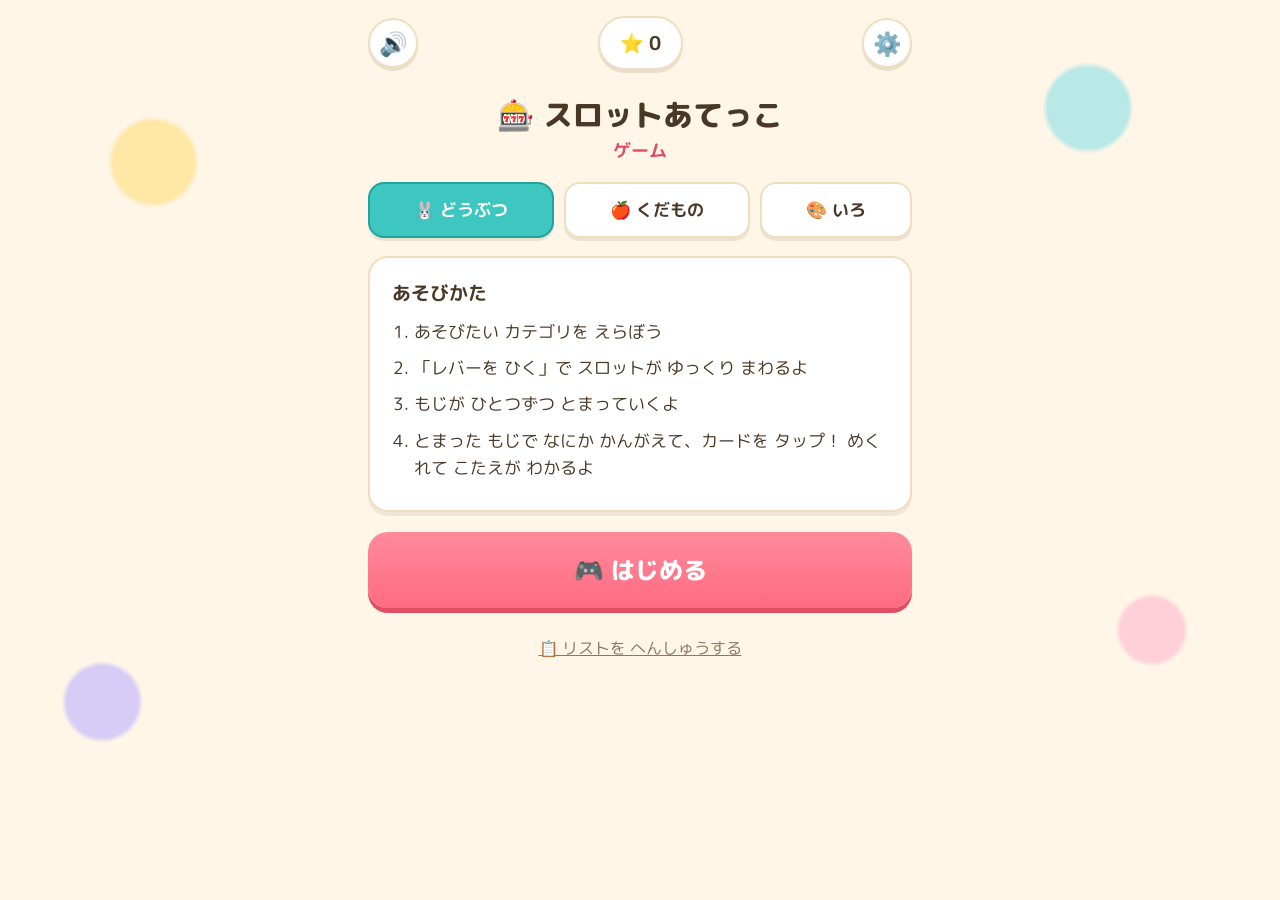
==== commit 176e8da2: "Redesign name-slot-game: bigger UI, slow trackable spin, card flips - Remove the "name" category (pe" ====
--- a/name-slot-game/index.html
+++ b/name-slot-game/index.html
@@ -3,8 +3,8 @@
 <head>
 <meta charset="utf-8">
 <meta name="viewport" content="width=device-width, initial-scale=1, viewport-fit=cover">
-<title>だれのなまえ？スロットあてっこゲーム</title>
-<meta name="description" content="ことばあそび用の、スロットマシンみたいに文字が回って止まる、なまえあてゲームです。">
+<title>スロットあてっこゲーム</title>
+<meta name="description" content="ことばあそび用の、スロットマシンみたいに文字がゆっくり回って止まる、カードめくりの当てっこゲームです。">
 <link rel="preconnect" href="https://fonts.googleapis.com">
 <link rel="stylesheet" href="https://fonts.googleapis.com/css2?family=M+PLUS+Rounded+1c:wght@400;500;700;800&display=swap">
 <style>
@@ -46,54 +46,55 @@
   color:var(--ink);
   font-family:"M PLUS Rounded 1c","Hiragino Maru Gothic ProN","Yu Gothic",sans-serif;
   line-height:1.6;
+  font-size:17px;
 }
 button{font:inherit;color:inherit;border:none;background:none;cursor:pointer;-webkit-tap-highlight-color:transparent}
 button:focus-visible,textarea:focus-visible{outline:3px solid var(--focus);outline-offset:2px}
-.wrap{max-width:520px;margin:0 auto;padding:14px 16px 40px;position:relative}
-
-.topbar{display:flex;align-items:center;justify-content:space-between;gap:8px;margin-bottom:6px}
-.icon-btn{width:44px;height:44px;border-radius:50%;background:var(--panel);border:2px solid var(--line);font-size:20px;display:flex;align-items:center;justify-content:center;box-shadow:0 3px 0 rgba(74,56,38,.12)}
+.wrap{max-width:580px;margin:0 auto;padding:16px 18px 44px;position:relative}
+
+.topbar{display:flex;align-items:center;justify-content:space-between;gap:8px;margin-bottom:8px}
+.icon-btn{width:50px;height:50px;border-radius:50%;background:var(--panel);border:2px solid var(--line);font-size:23px;display:flex;align-items:center;justify-content:center;box-shadow:0 3px 0 rgba(74,56,38,.12)}
 .icon-btn:active{transform:translateY(2px);box-shadow:none}
-.star-badge{background:var(--panel);border:2px solid var(--line);border-radius:999px;padding:8px 16px;font-weight:700;font-size:16px;box-shadow:0 3px 0 rgba(74,56,38,.12)}
+.star-badge{background:var(--panel);border:2px solid var(--line);border-radius:999px;padding:10px 20px;font-weight:700;font-size:19px;box-shadow:0 3px 0 rgba(74,56,38,.12)}
 
 .screen{padding-top:6px}
-.logo{font-weight:800;font-size:26px;text-align:center;margin:10px 0 16px;line-height:1.4}
-.logo .sub{display:block;font-size:16px;font-weight:700;color:var(--pink-dark);margin-top:2px}
-
-.cat-picker{display:flex;gap:8px;flex-wrap:wrap;justify-content:center;margin:0 0 16px}
-.cat-btn{flex:1 1 auto;min-width:84px;min-height:44px;padding:10px 10px;border-radius:14px;background:var(--panel);border:2px solid var(--line);font-weight:700;font-size:14px;box-shadow:0 3px 0 rgba(74,56,38,.1)}
+.logo{font-weight:800;font-size:30px;text-align:center;margin:10px 0 18px;line-height:1.4}
+.logo .sub{display:block;font-size:18px;font-weight:700;color:var(--pink-dark);margin-top:2px}
+
+.cat-picker{display:flex;gap:10px;flex-wrap:wrap;justify-content:center;margin:0 0 18px}
+.cat-btn{flex:1 1 auto;min-width:100px;min-height:56px;padding:12px 12px;border-radius:16px;background:var(--panel);border:2px solid var(--line);font-weight:700;font-size:17px;box-shadow:0 3px 0 rgba(74,56,38,.1)}
 .cat-btn:active{transform:translateY(2px);box-shadow:none}
 .cat-btn.active{background:var(--teal);border-color:var(--teal-dark);color:#fff}
 
-.panel{background:var(--panel);border:2px solid var(--line);border-radius:18px;padding:16px 18px;box-shadow:0 4px 0 rgba(74,56,38,.08)}
-.howto h2{margin:0 0 8px;font-size:17px}
+.panel{background:var(--panel);border:2px solid var(--line);border-radius:20px;padding:20px 22px;box-shadow:0 4px 0 rgba(74,56,38,.08)}
+.howto h2{margin:0 0 10px;font-size:19px}
 .howto ol{margin:0;padding-left:1.3em}
-.howto li{margin:6px 0;font-size:15px}
+.howto li{margin:9px 0;font-size:17px}
 
 .cta{
   display:flex;align-items:center;justify-content:center;gap:8px;
-  width:100%;min-height:60px;margin-top:18px;
+  width:100%;min-height:68px;margin-top:20px;
   background:linear-gradient(180deg,#FF8A9B,var(--pink));
-  color:#fff;font-weight:800;font-size:19px;border-radius:18px;
+  color:#fff;font-weight:800;font-size:21px;border-radius:20px;
   box-shadow:0 5px 0 var(--pink-dark);
 }
 .cta:active{transform:translateY(4px);box-shadow:0 1px 0 var(--pink-dark)}
-.cta.big{font-size:21px;min-height:66px}
+.cta.big{font-size:24px;min-height:76px}
 .cta[disabled]{opacity:.5;pointer-events:none}
 
 .ghost-btn{
-  width:100%;min-height:48px;margin-top:10px;background:var(--panel);
-  border:2px solid var(--line);border-radius:14px;font-weight:700;font-size:15px;color:var(--muted);
-}
-.link-btn{display:block;width:100%;text-align:center;margin-top:16px;color:var(--muted);font-size:14px;text-decoration:underline;padding:8px}
-
-.hud{display:flex;justify-content:space-between;align-items:center;margin:4px 0 14px;font-weight:700}
-.hud .round{background:var(--purple);color:#fff;border-radius:999px;padding:6px 14px;font-size:14px}
-.hud .score{color:var(--yellow-dark);font-size:16px}
+  width:100%;min-height:54px;margin-top:12px;background:var(--panel);
+  border:2px solid var(--line);border-radius:16px;font-weight:700;font-size:16px;color:var(--muted);
+}
+.link-btn{display:block;width:100%;text-align:center;margin-top:18px;color:var(--muted);font-size:15.5px;text-decoration:underline;padding:10px}
+
+.hud{display:flex;justify-content:space-between;align-items:center;margin:4px 0 16px;font-weight:700}
+.hud .round{background:var(--purple);color:#fff;border-radius:999px;padding:8px 18px;font-size:16px}
+.hud .score{color:var(--yellow-dark);font-size:19px}
 
 .machine{
   background:linear-gradient(180deg,#5B4636,#3E2F24);
-  border-radius:22px;padding:20px 14px 26px;position:relative;
+  border-radius:24px;padding:26px 16px 32px;position:relative;
   box-shadow:0 8px 0 rgba(0,0,0,.18), inset 0 -4px 0 rgba(0,0,0,.25);
 }
 .machine-lights{display:flex;justify-content:space-around;margin-bottom:14px;padding:0 4px}
@@ -102,67 +103,75 @@
 .machine-lights span:nth-child(3n){animation-delay:.6s;background:var(--teal)}
 @keyframes blink{0%,100%{opacity:.3}50%{opacity:1}}
 
-.reels{display:flex;justify-content:center;gap:8px;flex-wrap:wrap;padding:10px 6px;background:#2A2019;border-radius:16px;box-shadow:inset 0 3px 8px rgba(0,0,0,.5)}
+.reels{display:flex;justify-content:center;gap:14px;flex-wrap:wrap;padding:16px 12px;background:#2A2019;border-radius:18px;box-shadow:inset 0 3px 8px rgba(0,0,0,.5)}
 .reel{
-  width:clamp(46px,15vw,68px);height:clamp(56px,18vw,80px);
-  background:#fff;border-radius:12px;display:flex;align-items:center;justify-content:center;
-  font-size:clamp(26px,8vw,38px);font-weight:800;position:relative;overflow:hidden;
-  border-bottom:5px solid var(--line);
+  width:clamp(66px,21vw,100px);height:clamp(82px,25vw,122px);
+  background:#fff;border-radius:14px;display:flex;align-items:center;justify-content:center;
+  font-size:clamp(38px,11vw,58px);font-weight:800;position:relative;overflow:hidden;
+  border-bottom:7px solid var(--line);
 }
 .reel:nth-child(4n+1){border-bottom-color:var(--pink)}
 .reel:nth-child(4n+2){border-bottom-color:var(--teal)}
 .reel:nth-child(4n+3){border-bottom-color:var(--yellow)}
 .reel:nth-child(4n+4){border-bottom-color:var(--purple)}
-.reel .letter{display:block;transition:filter .1s}
-.reel.spinning .letter{filter:blur(3px);opacity:.75}
-.reel.spinning{animation:jiggle .09s linear infinite}
-@keyframes jiggle{0%{transform:translateY(0)}50%{transform:translateY(2px)}100%{transform:translateY(0)}}
-.reel.landed{animation:pop .38s ease}
-@keyframes pop{0%{transform:scale(1.35) rotate(-6deg)}55%{transform:scale(.9) rotate(3deg)}100%{transform:scale(1) rotate(0)}}
-.reel.tricky{box-shadow:inset 0 0 0 3px var(--yellow-dark),0 0 12px 2px rgba(255,201,60,.65);perspective:200px}
-.reel .hint-badge{position:absolute;top:-12px;right:-8px;font-size:16px;animation:badgePulse .6s infinite;filter:drop-shadow(0 1px 1px rgba(0,0,0,.35))}
+.reel .letter{display:block}
+.reel.spinning{box-shadow:0 0 0 3px rgba(255,255,255,.25) inset}
+.reel.landed{animation:pop .4s ease}
+@keyframes pop{0%{transform:scale(1.32) rotate(-5deg)}55%{transform:scale(.92) rotate(2deg)}100%{transform:scale(1) rotate(0)}}
+.reel.tricky{box-shadow:inset 0 0 0 4px var(--yellow-dark),0 0 14px 3px rgba(255,201,60,.65)}
+.reel .hint-badge{position:absolute;top:-14px;right:-10px;font-size:20px;animation:badgePulse .6s infinite;filter:drop-shadow(0 1px 1px rgba(0,0,0,.35))}
 @keyframes badgePulse{0%,100%{transform:scale(1)}50%{transform:scale(1.3)}}
-.reel.flip .letter{animation:flipStep .16s ease}
-@keyframes flipStep{0%{transform:rotateX(80deg);opacity:.25}100%{transform:rotateX(0deg);opacity:1}}
+.reel.flip .letter{animation:flipStep .22s ease}
+@keyframes flipStep{0%{transform:rotateX(75deg) scale(.85);opacity:.35}100%{transform:rotateX(0deg) scale(1);opacity:1}}
 .tricky-banner{
-  text-align:center;font-weight:800;font-size:13.5px;color:var(--purple-dark);
-  background:#FDF3D8;border:2px dashed var(--yellow-dark);border-radius:14px;
-  padding:8px 10px;margin:0 0 10px;
-}
-
-.lever-wrap{display:flex;justify-content:center;margin-top:18px}
+  text-align:center;font-weight:800;font-size:15.5px;color:var(--purple-dark);
+  background:#FDF3D8;border:2px dashed var(--yellow-dark);border-radius:16px;
+  padding:10px 12px;margin:0 0 12px;
+}
+
+.lever-wrap{display:flex;justify-content:center;margin-top:22px}
 .lever-btn{
   display:flex;flex-direction:column;align-items:center;gap:6px;
   background:linear-gradient(180deg,#FFD873,var(--yellow));
-  color:#5C3A00;font-weight:800;font-size:18px;padding:14px 30px;border-radius:20px;
-  box-shadow:0 5px 0 var(--yellow-dark);min-height:64px;min-width:220px;justify-content:center;
+  color:#5C3A00;font-weight:800;font-size:21px;padding:18px 36px;border-radius:22px;
+  box-shadow:0 5px 0 var(--yellow-dark);min-height:76px;min-width:260px;justify-content:center;
 }
 .lever-btn:active{transform:translateY(4px);box-shadow:0 1px 0 var(--yellow-dark)}
 .lever-btn[disabled]{opacity:.45;pointer-events:none}
 
-.prompt-row{display:flex;align-items:center;justify-content:center;gap:8px;margin:18px 0 10px}
-.prompt{text-align:center;font-weight:700;font-size:18px;margin:0;color:var(--purple-dark)}
-.icon-btn.small{width:36px;height:36px;font-size:15px;flex:0 0 auto}
-.choices{display:grid;grid-template-columns:1fr 1fr;gap:10px}
-.choice-btn{
-  min-height:56px;background:var(--panel);border:3px solid var(--line);border-radius:16px;
-  font-weight:800;font-size:19px;box-shadow:0 4px 0 rgba(74,56,38,.1);
-}
-.choice-btn:active{transform:translateY(3px);box-shadow:none}
-.choice-btn.correct{background:var(--green);border-color:var(--green-dark);color:#fff}
-.choice-btn.wrong{background:#FFE1E5;border-color:var(--red);color:var(--red);animation:shake .35s}
-.choice-btn.faded{opacity:.35;pointer-events:none}
-@keyframes shake{0%,100%{transform:translateX(0)}25%{transform:translateX(-6px)}75%{transform:translateX(6px)}}
-
-.feedback{text-align:center;font-weight:800;font-size:19px;min-height:30px;margin-top:14px}
+.prompt-row{display:flex;align-items:center;justify-content:center;gap:10px;margin:20px 0 14px}
+.prompt{text-align:center;font-weight:700;font-size:21px;margin:0;color:var(--purple-dark)}
+.icon-btn.small{width:42px;height:42px;font-size:17px;flex:0 0 auto}
+
+.choices{display:grid;grid-template-columns:1fr 1fr;gap:14px}
+.choice-card{padding:0;min-height:150px;perspective:900px}
+.choice-card .card-inner{
+  position:relative;width:100%;height:150px;transition:transform .5s cubic-bezier(.4,.2,.2,1);
+  transform-style:preserve-3d;
+}
+.choice-card.flipped .card-inner{transform:rotateY(180deg)}
+.card-face{
+  position:absolute;inset:0;display:flex;align-items:center;justify-content:center;
+  border-radius:20px;backface-visibility:hidden;font-weight:800;text-align:center;
+  box-shadow:0 4px 0 rgba(74,56,38,.12);background:var(--panel);border:3px solid var(--line);
+  padding:8px;
+}
+.card-front{font-size:56px}
+.card-back{font-size:clamp(18px,6vw,28px);transform:rotateY(180deg);color:var(--ink)}
+.choice-card.correct .card-back{background:var(--green);border-color:var(--green-dark);color:#fff}
+.choice-card.wrong .card-back{background:#FFE1E5;border-color:var(--red);color:var(--red)}
+.choice-card.faded{opacity:.4;pointer-events:none}
+.color-swatch{width:60px;height:60px;border-radius:50%;box-shadow:inset 0 0 0 3px rgba(0,0,0,.08)}
+
+.feedback{text-align:center;font-weight:800;font-size:21px;min-height:32px;margin-top:16px}
 .feedback.ok{color:var(--green-dark)}
 .feedback.ng{color:var(--pink-dark)}
 
-.settings h2{font-size:18px;margin:6px 0 4px}
-.hint{color:var(--muted);font-size:13.5px;margin:0 0 10px}
+.settings h2{font-size:21px;margin:6px 0 6px}
+.hint{color:var(--muted);font-size:15px;margin:0 0 12px}
 textarea#nameInput{
-  width:100%;min-height:220px;padding:12px;border-radius:14px;border:2px solid var(--line);
-  font-size:16px;font-family:inherit;resize:vertical;background:var(--panel);color:var(--ink);
+  width:100%;min-height:240px;padding:14px;border-radius:16px;border:2px solid var(--line);
+  font-size:17px;font-family:inherit;resize:vertical;background:var(--panel);color:var(--ink);
 }
 .row{display:flex;gap:10px;margin-top:10px}
 .row .cta{margin-top:0}
@@ -197,10 +206,10 @@
     <div class="panel howto">
       <h2>あそびかた</h2>
       <ol>
-        <li>「レバーを ひく」で スロットが まわるよ</li>
+        <li>あそびたい カテゴリを えらぼう</li>
+        <li>「レバーを ひく」で スロットが ゆっくり まわるよ</li>
         <li>もじが ひとつずつ とまっていくよ</li>
-        <li>とまった もじで、なにか かんがえよう</li>
-        <li>こたえだと おもう ボタンを タップ！</li>
+        <li>とまった もじで なにか かんがえて、カードを タップ！ めくれて こたえが わかるよ</li>
       </ol>
     </div>
     <button id="btnStart" class="cta big">🎮 はじめる</button>
@@ -234,7 +243,7 @@
   </section>
 
   <section id="screen-settings" class="screen" hidden>
-    <h2><span id="settingsCatLabel">なまえ</span> リストの へんしゅう</h2>
+    <h2><span id="settingsCatLabel">どうぶつ</span> リストの へんしゅう</h2>
     <p class="hint">1ぎょうに ひとつずつ、ひらがなで ことばを にゅうりょくしてね（さいてい 4こ ひつよう）。じぶんの クラスや かぞくに あわせて じゆうに かえて あそべるよ。</p>
     <textarea id="nameInput" spellcheck="false"></textarea>
     <div class="row">
@@ -252,34 +261,73 @@
 (function(){
   "use strict";
 
-  var LEGACY_STORAGE_KEY = "nameSlotGame.names.v1";
-  var WORDS_KEY_PREFIX = "nameSlotGame.words.v1.";
+  var WORDS_KEY_PREFIX = "nameSlotGame.words.v2.";
   var CATEGORY_KEY = "nameSlotGame.category.v1";
   var MUTE_KEY = "nameSlotGame.muted.v1";
   var CATEGORIES = {
-    name: {
-      label: "なまえ",
-      chip: "👦👧 なまえ",
-      prompt: "だれの なまえかな？",
-      defaultWords: ["れん","ゆい","そら","みお","はると","さくら","ひなた","あおい","ゆうと","いつき","めい","こはる","りく","あかり","たいが","のあ"]
-    },
     animal: {
       label: "どうぶつ",
       chip: "🐰 どうぶつ",
-      prompt: "なんの どうぶつかな？",
-      defaultWords: ["いぬ","ねこ","うさぎ","ぞう","きりん","ぱんだ","くま","らいおん","さる","とら","ひつじ","うま","ぶた","かえる","ぺんぎん","かば"]
+      prompt: "どの どうぶつかな？",
+      fallbackIcon: "🐾",
+      items: [
+        {word:"いぬ", icon:"🐶"},
+        {word:"ねこ", icon:"🐱"},
+        {word:"うさぎ", icon:"🐰"},
+        {word:"ぞう", icon:"🐘"},
+        {word:"きりん", icon:"🦒"},
+        {word:"ぱんだ", icon:"🐼"},
+        {word:"くま", icon:"🐻"},
+        {word:"らいおん", icon:"🦁"},
+        {word:"さる", icon:"🐵"},
+        {word:"とら", icon:"🐯"},
+        {word:"ひつじ", icon:"🐑"},
+        {word:"うま", icon:"🐴"},
+        {word:"ぶた", icon:"🐷"},
+        {word:"かえる", icon:"🐸"},
+        {word:"ぺんぎん", icon:"🐧"},
+        {word:"かば", icon:"🦛"}
+      ]
     },
     fruit: {
       label: "くだもの",
       chip: "🍎 くだもの",
-      prompt: "なんの くだものかな？",
-      defaultWords: ["りんご","ばなな","みかん","いちご","ぶどう","もも","すいか","めろん","なし","かき","さくらんぼ","れもん","びわ","くり"]
+      prompt: "どの くだものかな？",
+      fallbackIcon: "🍽️",
+      items: [
+        {word:"りんご", icon:"🍎"},
+        {word:"ばなな", icon:"🍌"},
+        {word:"みかん", icon:"🍊"},
+        {word:"いちご", icon:"🍓"},
+        {word:"ぶどう", icon:"🍇"},
+        {word:"もも", icon:"🍑"},
+        {word:"すいか", icon:"🍉"},
+        {word:"めろん", icon:"🍈"},
+        {word:"なし", icon:"🍐"},
+        {word:"さくらんぼ", icon:"🍒"},
+        {word:"れもん", icon:"🍋"},
+        {word:"くり", icon:"🌰"}
+      ]
     },
     color: {
       label: "いろ",
       chip: "🎨 いろ",
-      prompt: "なにいろ かな？",
-      defaultWords: ["あか","あお","きいろ","みどり","むらさき","ぴんく","くろ","しろ","ちゃいろ","みずいろ","きんいろ","ぎんいろ"]
+      prompt: "どの いろかな？",
+      fallbackIcon: "🎨",
+      items: [
+        {word:"あか", swatch:"#F0576B"},
+        {word:"あお", swatch:"#4FADE8"},
+        {word:"きいろ", swatch:"#FFC93C"},
+        {word:"みどり", swatch:"#3EC77A"},
+        {word:"むらさき", swatch:"#9B7EDE"},
+        {word:"ぴんく", swatch:"#FF9EC0"},
+        {word:"くろ", swatch:"#333333"},
+        {word:"しろ", swatch:"#FFFFFF", border:"#D8D0C2"},
+        {word:"ちゃいろ", swatch:"#8B5A2B"},
+        {word:"みずいろ", swatch:"#A0E6E0"},
+        {word:"きんいろ", swatch:"#E6C200"},
+        {word:"ぎんいろ", swatch:"#C0C0C0"}
+      ]
     }
   };
   var LETTER_POOL = "あいうえおかきくけこさしすせそたちつてとなにぬねのはひふへほまみむめもやゆよらりるれろわをんがぎぐげござじずぜぞだぢづでどばびぶべぼぱぴぷぺぽ".split("");
@@ -336,10 +384,13 @@
       var c = localStorage.getItem(CATEGORY_KEY);
       if(c && CATEGORIES[c]) return c;
     }catch(e){}
-    return "name";
+    return "animal";
   }
   function saveCategory(c){
     try{ localStorage.setItem(CATEGORY_KEY, c); }catch(e){}
+  }
+  function defaultWordsFor(category){
+    return CATEGORIES[category].items.map(function(it){ return it.word; });
   }
   function loadWords(category){
     try{
@@ -348,18 +399,16 @@
         var arr = JSON.parse(raw);
         if(Array.isArray(arr) && arr.length >= 4) return arr;
       }
-      if(category === "name"){
-        var legacy = localStorage.getItem(LEGACY_STORAGE_KEY);
-        if(legacy){
-          var larr = JSON.parse(legacy);
-          if(Array.isArray(larr) && larr.length >= 4) return larr;
-        }
-      }
     }catch(e){}
-    return CATEGORIES[category].defaultWords.slice();
+    return defaultWordsFor(category);
   }
   function saveWords(category, arr){
     try{ localStorage.setItem(WORDS_KEY_PREFIX + category, JSON.stringify(arr)); }catch(e){}
+  }
+  function iconForWord(category, word){
+    var found = CATEGORIES[category].items.filter(function(it){ return it.word === word; })[0];
+    if(found) return found;
+    return { word: word, icon: CATEGORIES[category].fallbackIcon };
   }
   function loadMuted(){
     try{ return localStorage.getItem(MUTE_KEY) === "1"; }catch(e){ return false; }
@@ -429,7 +478,7 @@
   function sndTick(){ beep(880,.08,0,"square",.12); }
   function sndCorrect(){ beep(523,.14,0,"sine"); beep(659,.14,.12,"sine"); beep(784,.22,.24,"sine"); }
   function sndWrong(){ beep(220,.18,0,"sawtooth",.12); beep(180,.22,.1,"sawtooth",.1); }
-  function sndSuspense(step){ beep(300 + step * 35, .09, 0, "triangle", .1); }
+  function sndFlicker(){ beep(700, .05, 0, "square", .07); }
 
   function speak(text, rate, pitch){
     if(state.muted) return;
@@ -489,7 +538,7 @@
     showScreen(state.round > 0 ? "screen-game" : "screen-title");
   });
   els.btnResetNames.addEventListener("click", function(){
-    els.nameInput.value = CATEGORIES[state.category].defaultWords.join("\n");
+    els.nameInput.value = defaultWordsFor(state.category).join("\n");
   });
 
   // ---------- title / navigation ----------
@@ -577,6 +626,28 @@
     startSpin();
   });
 
+  function randomLetter(){
+    return LETTER_POOL[Math.floor(Math.random() * LETTER_POOL.length)];
+  }
+
+  // どのリールも「目で追えるくらい ゆっくり」動くように、文字が切り替わる
+  // 間隔をだんだん のばしながら 正解の文字に着地させる(実際のスロットの減速に近い動き)
+  function buildFlickerPlan(reelIndex, correctChar, isTricky, group){
+    var letters = [];
+    var delays = [];
+    var preRollCount = reelIndex * 3 + 3;
+    for(var k = 0; k < preRollCount; k++){
+      letters.push(randomLetter());
+      delays.push(170);
+    }
+    var decelDelays = [190, 240, 300, 380, 470];
+    for(var d = 0; d < decelDelays.length - 1; d++){
+      letters.push(isTricky ? group[Math.floor(Math.random() * group.length)] : randomLetter());
+      delays.push(decelDelays[d]);
+    }
+    return { letters: letters, delays: delays, finalDelay: decelDelays[decelDelays.length - 1] };
+  }
+
   function startSpin(){
     state.spinning = true;
     state.landedCount = 0;
@@ -587,33 +658,43 @@
 
     var reelEls = Array.prototype.slice.call(els.reels.children);
     var word = state.target;
-
-    reelEls.forEach(function(reel){
+    var total = reelEls.length;
+
+    reelEls.forEach(function(reel, i){
+      reel.classList.remove("landed");
       reel.classList.add("spinning");
-      reel.classList.remove("landed");
-      var letterEl = reel.querySelector(".letter");
-      var interval = setInterval(function(){
-        letterEl.textContent = LETTER_POOL[Math.floor(Math.random() * LETTER_POOL.length)];
-      }, 55);
-      state.reelTimers.push(interval);
-      reel._spinInterval = interval;
+      var correctChar = word[i];
+      var isTricky = (i === state.trickyIndex);
+      var group = isTricky ? findConfusableGroup(correctChar) : null;
+      if(isTricky){
+        reel.classList.add("tricky");
+        addHintBadge(reel);
+      }
+      var plan = buildFlickerPlan(i, correctChar, isTricky, group);
+      runFlickerSequence(reel, plan, correctChar, total);
     });
-
-    reelEls.forEach(function(reel, i){
-      var stopAt = 700 + i * 480;
-      var correctChar = word[i];
-      var group = (i === state.trickyIndex) ? findConfusableGroup(correctChar) : null;
-      var timeout = setTimeout(function(){
-        clearInterval(reel._spinInterval);
-        reel.classList.remove("spinning");
-        if(group){
-          runTrickyFinish(reel, group, correctChar, reelEls.length);
-        }else{
-          landReel(reel, correctChar, reelEls.length);
-        }
-      }, stopAt);
-      state.reelTimers.push(timeout);
-    });
+  }
+
+  function runFlickerSequence(reel, plan, correctChar, total){
+    var letterEl = reel.querySelector(".letter");
+    var idx = 0;
+    function step(){
+      if(idx < plan.letters.length){
+        letterEl.textContent = plan.letters[idx];
+        reel.classList.remove("flip");
+        void reel.offsetWidth;
+        reel.classList.add("flip");
+        sndFlicker();
+        var d = plan.delays[idx];
+        idx++;
+        var t = setTimeout(step, d);
+        state.reelTimers.push(t);
+      }else{
+        var t2 = setTimeout(function(){ landReel(reel, correctChar, total); }, plan.finalDelay);
+        state.reelTimers.push(t2);
+      }
+    }
+    step();
   }
 
   function addHintBadge(reel){
@@ -630,7 +711,7 @@
   function landReel(reel, correctChar, total){
     var letterEl = reel.querySelector(".letter");
     letterEl.textContent = correctChar;
-    reel.classList.remove("tricky", "flip");
+    reel.classList.remove("tricky", "flip", "spinning");
     removeHintBadge(reel);
     reel.classList.add("landed");
     sndTick();
@@ -640,40 +721,9 @@
       var t = setTimeout(function(){
         state.spinning = false;
         revealChoices();
-      }, 420);
+      }, 500);
       state.reelTimers.push(t);
     }
-  }
-
-  // 「る/ろ」のような形の似た文字は、最後の瞬間までゆっくり交互に見せて
-  // 「最後までしっかり見て選ぶ」注意力を育てる演出にする
-  function runTrickyFinish(reel, group, correctChar, total){
-    reel.classList.add("tricky");
-    addHintBadge(reel);
-    var letterEl = reel.querySelector(".letter");
-    var steps = [];
-    for(var k = 0; k < 4; k++){
-      steps.push(group[Math.floor(Math.random() * group.length)]);
-    }
-    steps.push(correctChar);
-    var delays = [80, 130, 190, 270, 380];
-    var idx = 0;
-    function step(){
-      if(idx < steps.length){
-        letterEl.textContent = steps[idx];
-        reel.classList.remove("flip");
-        void reel.offsetWidth;
-        reel.classList.add("flip");
-        sndSuspense(idx);
-        var d = delays[Math.min(idx, delays.length - 1)];
-        idx++;
-        var t = setTimeout(step, d);
-        state.reelTimers.push(t);
-      }else{
-        landReel(reel, correctChar, total);
-      }
-    }
-    step();
   }
 
   function shuffle(arr){
@@ -685,18 +735,46 @@
     return a;
   }
 
+  function createChoiceCard(word){
+    var item = iconForWord(state.category, word);
+    var btn = document.createElement("button");
+    btn.type = "button";
+    btn.className = "choice-card";
+
+    var inner = document.createElement("div");
+    inner.className = "card-inner";
+
+    var front = document.createElement("div");
+    front.className = "card-face card-front";
+    if(item.swatch){
+      var sw = document.createElement("span");
+      sw.className = "color-swatch";
+      sw.style.background = item.swatch;
+      if(item.border) sw.style.boxShadow = "inset 0 0 0 3px " + item.border;
+      front.appendChild(sw);
+    }else{
+      front.textContent = item.icon;
+    }
+
+    var back = document.createElement("div");
+    back.className = "card-face card-back";
+    back.textContent = word;
+
+    inner.appendChild(front);
+    inner.appendChild(back);
+    btn.appendChild(inner);
+    btn.addEventListener("click", function(){ handleChoice(btn, word); });
+    return btn;
+  }
+
   function revealChoices(){
     var others = state.names.filter(function(n){ return n !== state.target; });
     var distractors = shuffle(others).slice(0, Math.min(3, others.length));
     var options = shuffle([state.target].concat(distractors));
 
     els.choices.innerHTML = "";
-    options.forEach(function(name){
-      var btn = document.createElement("button");
-      btn.className = "choice-btn";
-      btn.textContent = name;
-      btn.addEventListener("click", function(){ handleChoice(btn, name); });
-      els.choices.appendChild(btn);
+    options.forEach(function(word){
+      els.choices.appendChild(createChoiceCard(word));
     });
 
     els.promptRow.hidden = false;
@@ -707,9 +785,10 @@
     state.reelTimers.push(t);
   }
 
-  function handleChoice(btn, name){
+  function handleChoice(btn, word){
     if(state.answered) return;
-    if(name === state.target){
+    btn.classList.add("flipped");
+    if(word === state.target){
       state.answered = true;
       btn.classList.add("correct");
       state.score += 1;
@@ -723,12 +802,10 @@
       });
       els.btnNext.hidden = false;
     }else{
-      btn.classList.add("wrong");
-      btn.classList.add("faded");
+      btn.classList.add("wrong", "faded");
       sndWrong();
       els.feedback.className = "feedback ng";
-      els.feedback.textContent = pickOne(["おしい！もういちど かんがえてみよう","ちがうみたい、ほかの こたえは？","にゃんと！もう いっかい トライ！"]);
-      setTimeout(function(){ btn.classList.remove("wrong"); }, 400);
+      els.feedback.textContent = pickOne(["おしい！もういちど かんがえてみよう","ちがうみたい、ほかの カードは？","にゃんと！もう いっかい トライ！"]);
     }
   }
 
